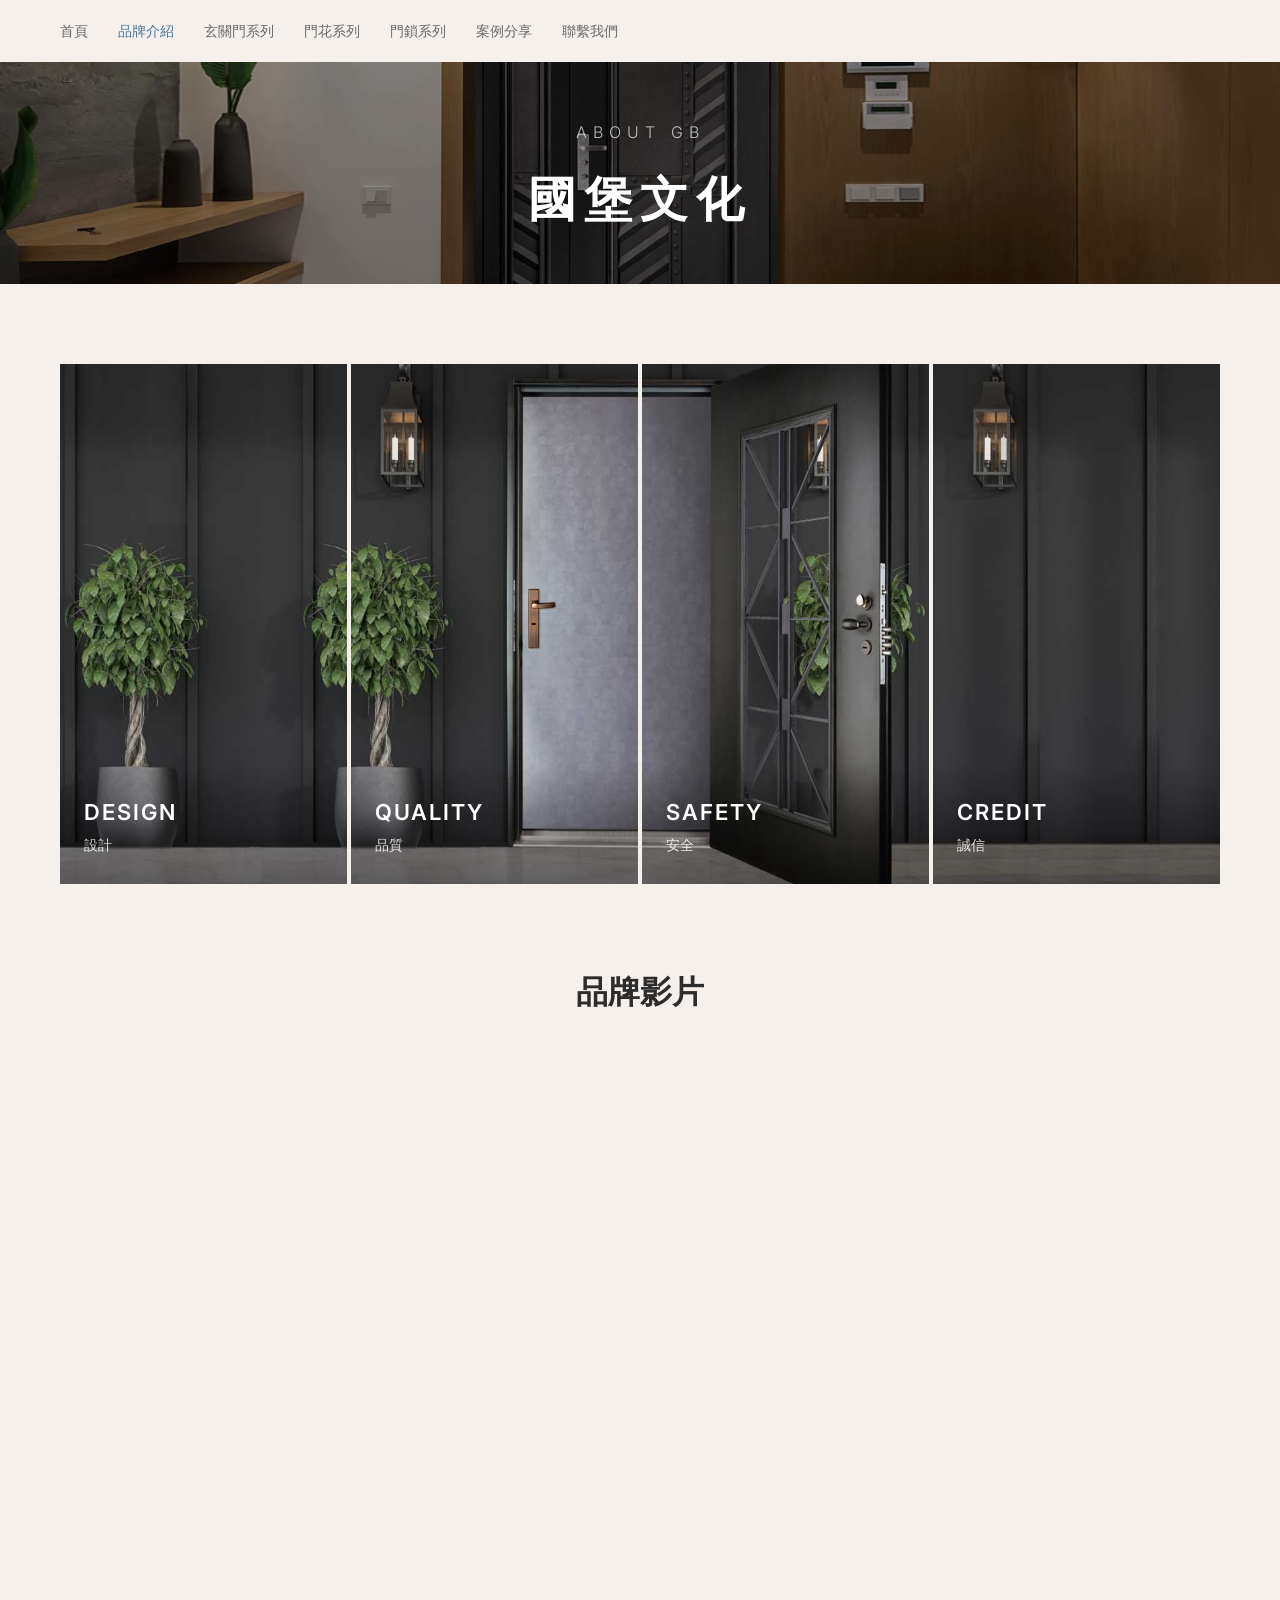
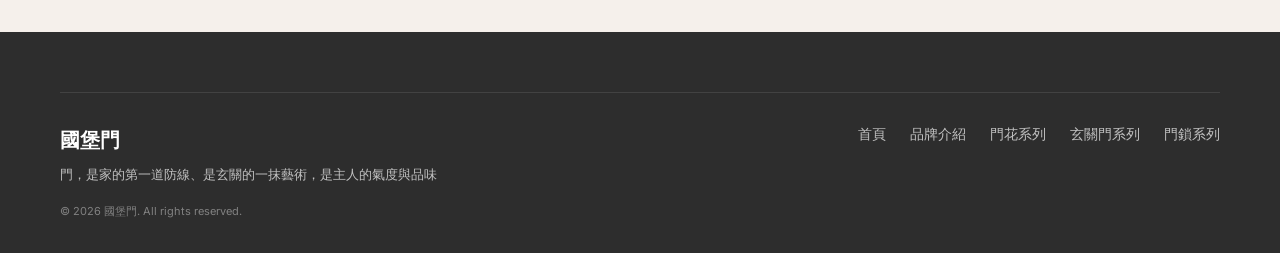
==== about.html @ d0353a56 "Initial commit" ====
<!DOCTYPE html>
<html lang="zh-TW">
<head>
  <meta charset="UTF-8">
  <meta name="viewport" content="width=device-width, initial-scale=1.0">
  <title>品牌介紹 - 國堡門</title>
  <link rel="stylesheet" href="style.css">
  <link rel="preconnect" href="https://fonts.googleapis.com">
  <link rel="preconnect" href="https://fonts.gstatic.com" crossorigin>
  <link href="https://fonts.googleapis.com/css2?family=Playfair+Display:wght@400;500;600;700&family=Inter:wght@300;400;500;600&display=swap" rel="stylesheet">
</head>
<body>

  <!-- Navigation -->
  <div class="nav-overlay" onclick="toggleMenu()"></div>
  <nav class="navbar visible">
    <button class="hamburger" onclick="toggleMenu()">
      <span></span><span></span><span></span>
    </button>
    <div class="nav-left">
      <a href="index.html" class="nav-link">首頁</a>
      <a href="about.html" class="nav-link active">品牌介紹</a>
      <a href="entrance-door.html" class="nav-link">玄關門系列</a>
      <a href="door-flower.html" class="nav-link">門花系列</a>
      <a href="door-lock.html" class="nav-link">門鎖系列</a>
      <a href="cases.html" class="nav-link">案例分享</a>
      <a href="contact.html" class="nav-link">聯繫我們</a>
    </div>
  </nav>

  <!-- Brand Hero -->
  <section class="brand-hero" style="background-image: url('assets/silde/4.jpg');">
    <span class="brand-hero-en">About GB</span>
    <h1>國堡文化</h1>
  </section>

  <!-- Brand Values -->
  <section class="brand-values" id="about">
    <div class="values-grid">
      <div class="value-card" data-idx="0" style="background-image: url('assets/hero-bg.jpg'); background-position: 0% center;">
        <div class="value-label">
          <span class="value-en">DESIGN</span>
          <span class="value-zh">設計</span>
        </div>
        <div class="value-overlay">
          <h3>Design 設計</h3>
          <p>融合藝術於生活之中，以細膩的審美眼光提供個人化專業設計，發揮創新精神打破傳統，搭配室內設計使您的家門成為城市的新一道風景線。</p>
        </div>
      </div>
      <div class="value-card" data-idx="1" style="background-image: url('assets/hero-bg.jpg'); background-position: 33% center;">
        <div class="value-label">
          <span class="value-en">QUALITY</span>
          <span class="value-zh">品質</span>
        </div>
        <div class="value-overlay">
          <h3>Quality 品質</h3>
          <p>國家級品質認證保護，通過 ISO9001 國際品質認證，秉持安全、防爆、耐震的嚴格要求。多年業界累積的口碑，讓您看得見我們持續用心的品質堅持。</p>
        </div>
      </div>
      <div class="value-card" data-idx="2" style="background-image: url('assets/hero-bg.jpg'); background-position: 66% center;">
        <div class="value-label">
          <span class="value-en">SAFETY</span>
          <span class="value-zh">安全</span>
        </div>
        <div class="value-overlay">
          <h3>Safety 安全</h3>
          <p>每一道門都有國堡門品質保證的防偽標章。無論設計結構、品質密度或附加配件，兼顧環保概念，讓每一位客戶居家安心放心。</p>
        </div>
      </div>
      <div class="value-card" data-idx="3" style="background-image: url('assets/hero-bg.jpg'); background-position: 100% center;">
        <div class="value-label">
          <span class="value-en">CREDIT</span>
          <span class="value-zh">誠信</span>
        </div>
        <div class="value-overlay">
          <h3>Credit 誠信</h3>
          <p>堅持台灣本土精神製作，以雋永質感創造平實價格。承諾以客戶優先的服務精神，國堡門不只是品牌，更是重視消費道德、對消費者負責的名牌。</p>
        </div>
      </div>
    </div>
  </section>

  <script>
    // Mobile: toggle overlay on tap
    if ('ontouchstart' in window) {
      document.querySelectorAll('.value-card').forEach(card => {
        card.addEventListener('click', () => {
          const isActive = card.classList.contains('active');
          document.querySelectorAll('.value-card').forEach(c => c.classList.remove('active'));
          if (!isActive) card.classList.add('active');
        });
      });
    }
  </script>

  <!-- Video Section -->
  <section class="brand-video-section">
    <h2 class="section-title">品牌影片</h2>
    <div class="brand-video">
      <iframe src="https://www.youtube.com/embed/RuXhSym9xho" title="國堡門介紹影片" frameborder="0" allow="accelerometer; autoplay; clipboard-write; encrypted-media; gyroscope; picture-in-picture" allowfullscreen></iframe>
    </div>
  </section>

  <!-- Footer -->
  <footer class="footer">
    <div class="footer-bottom">
      <div class="footer-left">
        <h4>國堡門</h4>
        <p>門，是家的第一道防線、是玄關的一抹藝術，是主人的氣度與品味</p>
        <span class="footer-copy">&copy; 2026 國堡門. All rights reserved.</span>
      </div>
      <div class="footer-right">
        <a href="index.html">首頁</a>
        <a href="about.html">品牌介紹</a>
        <a href="door-flower.html">門花系列</a>
        <a href="entrance-door.html">玄關門系列</a>
        <a href="door-lock.html">門鎖系列</a>
      </div>
    </div>
  </footer>

  <script src="nav.js"></script>
  <button class="back-to-top" onclick="window.scrollTo({top:0,behavior:'smooth'})">
    <svg width="20" height="20" viewBox="0 0 24 24" fill="none" stroke="white" stroke-width="2.5" stroke-linecap="round" stroke-linejoin="round"><polyline points="18 15 12 9 6 15"/></svg>
  </button>
  <script>
    const btt = document.querySelector('.back-to-top');
    window.addEventListener('scroll', () => {
      btt.classList.toggle('show', window.scrollY > 300);
    });
  </script>

</body>
</html>
---- style.css ----
/* ===== Reset & Base ===== */
*, *::before, *::after {
  margin: 0;
  padding: 0;
  box-sizing: border-box;
}

/* ===== Skeleton Shimmer ===== */
.skeleton {
  background: #e0e0e0;
  border-radius: 15px;
  position: relative;
  overflow: hidden;
}

.skeleton.shimmer::after {
  content: '';
  position: absolute;
  inset: 0;
  background: linear-gradient(90deg, transparent 0%, rgba(255,255,255,0.4) 50%, transparent 100%);
  animation: shimmer 1.5s infinite;
}

@keyframes shimmer {
  0% { transform: translateX(-100%); }
  100% { transform: translateX(100%); }
}

.tab-skeleton {
  display: inline-block;
  width: 100px;
  height: 44px;
  border-radius: 75px;
}

.thumb-skeleton {
  flex: 0 0 160px;
  width: 100%;
}

.detail-skeleton {
  position: absolute;
  inset: 0;
  z-index: 1;
}

/* Hide skeletons once JS has loaded */
.loaded .skeleton {
  display: none !important;
}

:root {
  --brown: #4d769c;
  --brown-light: #6a93b8;
  --brown-dark: #3b5f80;
  --cream: #f5f0eb;
  --cream-dark: #ede5dc;
  --text-dark: #2d2d2d;
  --text-gray: #6b6b6b;
  --white: #ffffff;
}

body {
  font-family: 'Inter', sans-serif;
  color: var(--text-dark);
  background-color: var(--cream);
  line-height: 1.6;
}

h1, h2, h3, h4 {
  font-family: 'Playfair Display', serif;
  font-weight: 600;
}

img {
  max-width: 100%;
  display: block;
}

a {
  text-decoration: none;
  color: inherit;
}

/* ===== Back to Top ===== */
.back-to-top {
  position: fixed;
  bottom: 30px;
  right: 30px;
  width: 48px;
  height: 48px;
  border-radius: 50%;
  background: var(--brown);
  color: var(--white);
  border: none;
  cursor: pointer;
  display: flex;
  align-items: center;
  justify-content: center;
  z-index: 999;
  opacity: 0;
  transform: translateY(20px);
  transition: opacity 0.3s, transform 0.3s, background 0.3s;
  pointer-events: none;
  box-shadow: 0 4px 12px rgba(0, 0, 0, 0.15);
}

.back-to-top.show {
  opacity: 1;
  transform: translateY(0);
  pointer-events: auto;
}

.back-to-top:hover {
  background: var(--brown-dark);
}

/* ===== Navbar ===== */
.navbar {
  display: flex;
  justify-content: space-between;
  align-items: center;
  padding: 20px 60px;
  background: var(--cream);
  position: fixed;
  top: 0;
  left: 0;
  right: 0;
  z-index: 1000;
  transition: box-shadow 0.4s ease;
}

/* Hamburger - hidden on desktop */
.hamburger {
  display: none;
  background: none;
  border: none;
  cursor: pointer;
  flex-direction: column;
  gap: 5px;
  padding: 4px;
  z-index: 10;
}

/* Mobile overlay backdrop */
.nav-overlay {
  display: none;
  position: fixed;
  inset: 0;
  background: rgba(0, 0, 0, 0.5);
  z-index: 999;
}

.nav-overlay.show {
  display: block;
}

.hamburger span {
  display: block;
  width: 24px;
  height: 2px;
  background: var(--text-dark);
  border-radius: 2px;
  transition: transform 0.3s, opacity 0.3s;
}

.navbar.open .hamburger span:nth-child(1) {
  transform: translateY(7px) rotate(45deg);
}

.navbar.open .hamburger span:nth-child(2) {
  opacity: 0;
}

.navbar.open .hamburger span:nth-child(3) {
  transform: translateY(-7px) rotate(-45deg);
}

.nav-left {
  display: flex;
  gap: 30px;
}

.nav-link {
  font-size: 14px;
  font-weight: 400;
  color: var(--text-gray);
  transition: color 0.3s;
}

.nav-link:hover,
.nav-link.active {
  color: var(--brown);
}

.nav-right {
  display: flex;
  align-items: center;
  gap: 20px;
}

.phone-link {
  display: flex;
  align-items: center;
  gap: 8px;
  font-size: 14px;
  color: var(--text-dark);
}

.btn-consultation {
  background: var(--brown);
  color: var(--white);
  padding: 10px 24px;
  border-radius: 25px;
  font-size: 13px;
  font-weight: 500;
  transition: background 0.3s;
}

.btn-consultation:hover {
  background: var(--brown-dark);
}

/* ===== Hero ===== */
.hero {
  padding: 0;
}

.hero-image {
  position: relative;
  overflow: hidden;
  height: 100vh;
  border-radius: 0;
}

.hero-track {
  display: flex;
  width: 100%;
  height: 100%;
  transition: transform 0.6s ease;
}

.hero-slide {
  flex: 0 0 100%;
  width: 100%;
  height: 100%;
}

.hero-slide img {
  width: 100%;
  height: 100%;
  object-fit: cover;
}

/* Arrows */
.hero-arrow {
  position: absolute;
  top: 50%;
  transform: translateY(-50%);
  z-index: 5;
  background: rgba(0, 0, 0, 0.35);
  color: white;
  border: none;
  font-size: 24px;
  width: 48px;
  height: 48px;
  border-radius: 50%;
  cursor: pointer;
  transition: background 0.3s;
  display: flex;
  align-items: center;
  justify-content: center;
}

.hero-arrow:hover {
  background: rgba(0, 0, 0, 0.6);
}

.hero-prev {
  left: 24px;
}

.hero-next {
  right: 24px;
}

/* Dots */
.hero-dots {
  position: absolute;
  bottom: 24px;
  left: 50%;
  transform: translateX(-50%);
  z-index: 5;
  display: flex;
  gap: 10px;
}

.hero-dot {
  width: 6px;
  height: 6px;
  border-radius: 50%;
  background: rgba(255, 255, 255, 0.4);
  border: none;
  cursor: pointer;
  transition: background 0.3s, width 0.3s;
  padding: 0;
}

.hero-dot.active {
  background: white;
  width: 20px;
  border-radius: 3px;
}

.hero-overlay {
  position: absolute;
  inset: 0;
  display: flex;
  flex-direction: column;
  align-items: center;
  justify-content: center;
  text-align: center;
  color: var(--white);
}

.hero-en {
  font-family: 'Inter', sans-serif;
  font-size: 24px;
  font-weight: 300;
  letter-spacing: 16px;
  text-transform: uppercase;
  margin-bottom: 12px;
}

.hero-zh {
  font-family: 'Playfair Display', serif;
  font-size: 72px;
  font-weight: 600;
  letter-spacing: 20px;
  margin-bottom: 20px;
  text-shadow: 0 2px 20px rgba(0, 0, 0, 0.3);
}

.hero-slogan {
  font-size: 18px;
  font-weight: 300;
  letter-spacing: 4px;
  opacity: 0.85;
}


/* ===== Brand ===== */
.brand-hero {
  background: #333;
  background-size: cover;
  background-position: center;
  color: var(--white);
  text-align: center;
  padding: 120px 60px 50px;
  position: relative;
}

.brand-hero::before {
  content: '';
  position: absolute;
  inset: 0;
  background: rgba(0, 0, 0, 0.45);
}

.brand-hero > * {
  position: relative;
  z-index: 1;
}

.brand-hero-en {
  display: block;
  font-family: 'Inter', sans-serif;
  font-size: 16px;
  font-weight: 300;
  letter-spacing: 6px;
  text-transform: uppercase;
  opacity: 0.7;
  margin-bottom: 12px;
}

.brand-hero h1 {
  font-size: 48px;
  letter-spacing: 8px;
}

.brand-values {
  padding: 80px 60px;
}

.values-grid {
  display: grid;
  grid-template-columns: repeat(4, 1fr);
  gap: 4px;
  max-width: 1200px;
  margin: 0 auto;
}

.value-card {
  position: relative;
  height: 520px;
  overflow: hidden;
  cursor: pointer;
  background-size: 400% 100%;
  background-repeat: no-repeat;
}

.value-card img {
  width: 100%;
  height: 100%;
  object-fit: cover;
  transition: transform 0.5s, opacity 0.5s;
}

.value-label {
  position: absolute;
  bottom: 0;
  left: 0;
  right: 0;
  padding: 32px 24px 28px;
  display: flex;
  flex-direction: column;
  gap: 4px;
  transition: opacity 0.3s;
  background: linear-gradient(to top, rgba(0,0,0,0.5) 0%, rgba(0,0,0,0) 100%);
  z-index: 2;
}

.value-en {
  font-family: 'Inter', sans-serif;
  font-size: 22px;
  font-weight: 600;
  color: #fff;
  letter-spacing: 2px;
}

.value-zh {
  font-size: 14px;
  color: rgba(255,255,255,0.85);
  font-weight: 400;
}

.value-overlay {
  position: absolute;
  inset: 0;
  background: rgba(255, 255, 255, 0.95);
  display: flex;
  flex-direction: column;
  justify-content: center;
  padding: 32px 28px;
  opacity: 0;
  transition: opacity 0.4s;
  z-index: 3;
}

.value-card:hover .value-overlay,
.value-card.active .value-overlay {
  opacity: 1;
}

.value-card::after {
  content: '';
  position: absolute;
  inset: 0;
  background: rgba(255,255,255,0.7);
  opacity: 0;
  transition: opacity 0.5s;
}

.value-card:hover::after,
.value-card.active::after {
  opacity: 1;
}

.value-card:hover img,
.value-card.active img {
  transform: scale(1.05);
  opacity: 0.3;
}

.value-card:hover .value-label,
.value-card.active .value-label {
  opacity: 0;
}

.value-overlay h3 {
  font-family: 'Inter', sans-serif;
  font-size: 18px;
  font-weight: 600;
  color: var(--brown-dark);
  margin-bottom: 16px;
}

.value-overlay p {
  font-size: 14px;
  color: #555;
  line-height: 1.9;
}

.brand-video-section {
  padding: 0 60px 80px;
}

.brand-video-section .section-title {
  margin-bottom: 30px;
}

.brand-video {
  max-width: 900px;
  margin: 0 auto;
  border-radius: 16px;
  overflow: hidden;
  aspect-ratio: 16 / 9;
}

.brand-video iframe {
  width: 100%;
  height: 100%;
}

@media (max-width: 1024px) {
  .values-grid {
    grid-template-columns: repeat(3, 1fr);
  }

  .value-card {
    height: 420px;
  }
}

@media (max-width: 768px) {
  .brand-values {
    padding: 40px 16px;
  }

  .values-grid {
    grid-template-columns: repeat(2, 1fr);
    gap: 3px;
  }

  .value-card {
    height: 360px;
  }

  .value-en {
    font-size: 18px;
  }

  .value-overlay {
    padding: 24px 20px;
  }

  .value-overlay p {
    font-size: 13px;
  }
}

@media (max-width: 480px) {
  .values-grid {
    grid-template-columns: 1fr;
    gap: 3px;
  }

  .value-card {
    height: 300px;
  }
}

/* ===== Product Pages ===== */
.product-hero {
  background: #333;
  background-size: cover;
  background-position: center;
  color: var(--white);
  text-align: center;
  padding: 120px 60px 50px;
  position: relative;
}

.product-hero::before {
  content: '';
  position: absolute;
  inset: 0;
  background: rgba(0, 0, 0, 0.45);
}

.product-hero > * {
  position: relative;
  z-index: 1;
}

.product-hero-sub {
  display: block;
  font-family: 'Inter', sans-serif;
  font-size: 14px;
  font-weight: 300;
  letter-spacing: 4px;
  opacity: 0.7;
  margin-bottom: 12px;
}

.product-hero h1 {
  font-size: 48px;
  letter-spacing: 8px;
  margin-bottom: 16px;
}

.product-hero p {
  font-size: 16px;
  opacity: 0.8;
}

.product-gallery {
  padding: 80px 60px;
}

.gallery-grid {
  display: grid;
  grid-template-columns: repeat(3, 1fr);
  gap: 24px;
}

.gallery-item {
  text-align: center;
  position: relative;
}

.hot-badge {
  position: absolute;
  top: 12px;
  right: 12px;
  color: #fff;
  font-family: 'Inter', sans-serif;
  font-size: 12px;
  font-weight: 600;
  padding: 6px 12px;
  border-radius: 20px;
  z-index: 2;
  backdrop-filter: blur(6px);
  display: flex;
  align-items: center;
  gap: 2px;
}

.hot-badge-1 {
  background: linear-gradient(135deg, #d4a017, #f5c842);
  color: #4a3000;
  box-shadow: 0 2px 8px rgba(212, 160, 23, 0.4);
  top: 16px;
  font-size: 13px;
  padding: 7px 14px;
}

.hot-badge-2 {
  background: linear-gradient(135deg, #8a8a8a, #c0c0c0);
  color: #2a2a2a;
  box-shadow: 0 2px 8px rgba(150, 150, 150, 0.4);
  top: 12px;
}

.hot-badge-3 {
  background: linear-gradient(135deg, #a0522d, #cd7f32);
  color: #fff;
  box-shadow: 0 2px 8px rgba(160, 82, 45, 0.4);
  top: 12px;
}

/* ===== Podium Section ===== */
.podium-section {
  padding: 60px 60px 20px;
  text-align: center;
}

.podium-tagline {
  font-size: 14px;
  color: #888;
  margin-bottom: 40px;
}

.podium-grid {
  display: grid;
  grid-template-columns: 1fr 1.2fr 1fr;
  gap: 30px;
  max-width: 1200px;
  margin: 0 auto;
  align-items: end;
}

.podium-card {
  text-align: center;
  cursor: pointer;
  transition: transform 0.3s;
}

.podium-card:hover {
  transform: translateY(-6px);
}

.podium-stand {
  margin-top: 16px;
  display: flex;
  flex-direction: column;
  align-items: center;
  justify-content: center;
  border-radius: 6px 6px 0 0;
  font-family: 'Inter', sans-serif;
  gap: 4px;
}

.podium-stand-label {
  font-size: 12px;
  opacity: 0.7;
}

.podium-stand-num {
  font-size: 20px;
  font-weight: 700;
  color: #fff;
  letter-spacing: 0.5px;
}

.podium-stand-gold {
  background: linear-gradient(180deg, #f5c842, #d4a017);
  color: #4a3000;
}

.podium-stand-silver {
  background: linear-gradient(180deg, #c0c0c0, #8a8a8a);
  color: #2a2a2a;
}

.podium-stand-bronze {
  background: linear-gradient(180deg, #cd7f32, #a0522d);
  color: #fff;
}

.podium-crown {
  position: absolute;
  top: -18px;
  right: -14px;
  width: 52px;
  height: 52px;
  transform: rotate(25deg);
  z-index: 3;
  pointer-events: none;
  filter: drop-shadow(0 2px 4px rgba(0,0,0,0.2));
}

.podium-img {
  border-radius: 12px;
  overflow: hidden;
  margin-bottom: 12px;
}

.podium-img img {
  width: 100%;
  height: 100%;
  object-fit: cover;
  display: block;
}

.podium-card h3 {
  font-family: 'Inter', sans-serif;
  font-size: 14px;
  font-weight: 500;
  color: var(--text-gray);
  margin-bottom: 6px;
}

.podium-sales {
  font-size: 12px;
  color: #999;
  font-weight: 500;
}

/* Gold: center, tallest */
.podium-gold .podium-img {
  height: 480px;
}

.podium-gold .podium-sales {
  color: #b8860b;
  font-weight: 600;
  font-size: 13px;
}

/* Silver: left, medium */
.podium-silver .podium-img {
  height: 380px;
}

.podium-silver .podium-sales {
  color: #777;
}

/* Bronze: right, shortest */
.podium-bronze .podium-img {
  height: 330px;
}

.podium-bronze .podium-sales {
  color: #a0522d;
}

@media (max-width: 768px) {
  .podium-section {
    padding: 40px 20px 10px;
  }

  .podium-grid {
    gap: 14px;
  }

  .podium-gold .podium-img { height: 240px; }
  .podium-silver .podium-img { height: 190px; }
  .podium-bronze .podium-img { height: 160px; }
  .podium-stand-label { font-size: 10px; }
  .podium-stand-num { font-size: 14px; }
}

.gallery-img {
  border-radius: 12px;
  overflow: hidden;
  height: 400px;
  margin-bottom: 12px;
}

.gallery-img img {
  width: 100%;
  height: 100%;
  object-fit: cover;
  transition: transform 0.4s;
}

.gallery-item:hover .gallery-img img {
  transform: scale(1.05);
}

.gallery-item h3 {
  font-family: 'Inter', sans-serif;
  font-size: 14px;
  font-weight: 500;
  color: var(--text-gray);
}

.other-series {
  padding: 0 60px 80px;
}

.other-series .section-title {
  margin-bottom: 30px;
}

.other-series-grid {
  display: flex;
  gap: 24px;
  justify-content: center;
}

.other-series-card {
  position: relative;
  border-radius: 12px;
  overflow: hidden;
  width: 300px;
  height: 200px;
  display: block;
}

.other-series-card img {
  width: 100%;
  height: 100%;
  object-fit: cover;
  transition: transform 0.4s;
}

.other-series-card:hover img {
  transform: scale(1.05);
}

.other-series-card span {
  position: absolute;
  bottom: 16px;
  right: 16px;
  color: var(--white);
  font-size: 16px;
  font-weight: 600;
  text-shadow: 0 1px 6px rgba(0, 0, 0, 0.5);
}

@media (max-width: 1024px) {
  .gallery-grid {
    grid-template-columns: repeat(2, 1fr);
  }
}

@media (max-width: 768px) {
  .product-hero {
    padding: 120px 20px 60px;
  }

  .product-hero h1 {
    font-size: 32px;
  }

  .product-gallery {
    padding: 40px 20px;
  }

  .gallery-grid {
    grid-template-columns: repeat(2, 1fr);
    gap: 16px;
  }

  .gallery-img {
    height: 250px;
  }

  .other-series {
    padding: 0 20px 40px;
  }

  .other-series-grid {
    flex-direction: column;
    align-items: center;
  }

  .other-series-card {
    width: 100%;
    height: 180px;
  }
}

/* ===== Section Common ===== */
.section-title {
  font-size: 32px;
  text-align: center;
  margin-bottom: 10px;
}

.section-subtitle {
  text-align: center;
  color: var(--text-gray);
  font-size: 14px;
  margin-bottom: 40px;
}

/* ===== Features ===== */
.features {
  padding: 60px 60px;
  text-align: center;
}

.features-grid {
  display: flex;
  justify-content: center;
  gap: 60px;
  margin-top: 40px;
}

.feature-item {
  text-align: center;
  max-width: 220px;
}

.feature-icon {
  width: 64px;
  height: 64px;
  margin: 0 auto 16px;
  display: flex;
  align-items: center;
  justify-content: center;
}

.feature-item h3 {
  font-family: 'Inter', sans-serif;
  font-size: 16px;
  font-weight: 600;
  margin-bottom: 8px;
}

.feature-item p {
  font-size: 13px;
  color: var(--text-gray);
}

/* ===== Products ===== */

/* Tall wrapper — each product gets 100vh of scroll distance */
.products-scroll {
  height: 300vh; /* 3 products × 100vh */
  position: relative;
}

/* Sticky fullscreen container */
.products-sticky {
  position: sticky;
  top: 0;
  height: 100vh;
  display: flex;
  flex-direction: column;
  background: var(--cream);
  overflow: hidden;
}

/* Top pill tabs */
.products-tabs {
  display: flex;
  gap: 12px;
  padding: 80px 40px 16px; /* top padding accounts for fixed navbar */
  overflow-x: auto;
  scrollbar-width: none;
  flex-shrink: 0;
}

.products-tabs::-webkit-scrollbar {
  display: none;
}

.product-tab {
  padding: 12px 28px;
  border-radius: 75px;
  border: 1px solid var(--text-dark);
  background: none;
  cursor: pointer;
  font-size: 14px;
  font-weight: 500;
  color: var(--text-dark);
  white-space: nowrap;
  transition: background 0.3s, color 0.3s, border-color 0.3s;
}

.product-tab.active {
  background: var(--brown);
  color: var(--white);
  border-color: var(--brown);
}

.product-tab:hover:not(.active) {
  border-color: var(--brown);
  color: var(--brown);
}

/* Main body: sidebar + detail */
.products-body {
  display: flex;
  gap: 20px;
  flex: 1;
  padding: 0 40px 40px;
  min-height: 0;
  overflow: hidden;
}

.products-sidebar {
  flex: 0 0 220px;
  display: flex;
  flex-direction: column;
  gap: 14px;
  overflow-y: auto;
  scrollbar-width: thin;
  scrollbar-color: rgba(0,0,0,0.3) transparent;
  transition: opacity 0.2s;
}

.products-sidebar::-webkit-scrollbar {
  width: 2px;
}

.products-sidebar::-webkit-scrollbar-track {
  background: transparent;
}

.products-sidebar::-webkit-scrollbar-thumb {
  background: rgba(0,0,0,0.3);
  border-radius: 4px;
}

.sidebar-group {
  display: none;
  flex-direction: column;
  gap: 14px;
  min-height: 0;
}

.sidebar-group.active {
  display: flex;
}

.sidebar-thumb {
  position: relative;
  display: block;
  border-radius: 15px;
  overflow: hidden;
  flex: 0 0 160px;
  opacity: 0.45;
  transition: opacity 0.5s, transform 0.3s;
  text-decoration: none;
  border: none;
  background: none;
  cursor: pointer;
  padding: 0;
}

.sidebar-thumb.active {
  opacity: 1;
}

.sidebar-thumb:hover {
  opacity: 0.75;
}

.sidebar-thumb img {
  width: 100%;
  height: 100%;
  object-fit: cover;
  display: block;
}

.sidebar-thumb span {
  position: absolute;
  bottom: 12px;
  left: 12px;
  color: var(--white);
  font-size: 14px;
  font-weight: 600;
  text-shadow: 0 1px 6px rgba(0, 0, 0, 0.6);
  letter-spacing: 1px;
}

/* Right detail area */
.products-detail {
  flex: 1;
  position: relative;
  border-radius: 15px;
  overflow: hidden;
  transition: opacity 0.2s;
  cursor: pointer;
}

.products-detail > img {
  width: 100%;
  height: 100%;
  object-fit: cover;
  display: block;
  transition: opacity 0.4s;
}

.detail-overlay {
  position: absolute;
  bottom: 0;
  left: 0;
  right: 0;
  padding: 40px 30px 30px;
  background: linear-gradient(transparent, rgba(0,0,0,0.6));
  color: var(--white);
  border-radius: 0 0 15px 15px;
}

.detail-overlay h3 {
  font-size: 28px;
  margin-bottom: 8px;
}

.detail-overlay p {
  font-size: 15px;
  opacity: 0.85;
  margin-bottom: 12px;
}

.detail-link {
  font-size: 14px;
  font-weight: 500;
  letter-spacing: 1px;
  opacity: 0.9;
}

/* --- Mobile: card list --- */
.products-mobile {
  display: none;
  flex-direction: column;
  gap: 16px;
  padding: 40px 20px;
}

.mobile-product-card {
  position: relative;
  border: none;
  background: none;
  cursor: pointer;
  border-radius: 15px;
  overflow: hidden;
  height: 220px;
  padding: 0;
}

.mobile-product-card img {
  width: 100%;
  height: 100%;
  object-fit: cover;
  display: block;
}

.mobile-product-label {
  position: absolute;
  bottom: 16px;
  left: 16px;
  color: var(--white);
  font-size: 18px;
  font-weight: 600;
  text-shadow: 0 1px 8px rgba(0, 0, 0, 0.6);
  letter-spacing: 1px;
}

/* --- Mobile Modal --- */
.product-modal {
  display: none;
  position: fixed;
  inset: 0;
  z-index: 2000;
  align-items: flex-end;
  justify-content: center;
}

.product-modal.show {
  display: flex;
}

.product-modal-backdrop {
  position: absolute;
  inset: 0;
  background: rgba(0, 0, 0, 0.5);
}

.product-modal-content {
  position: relative;
  background: var(--white);
  border-radius: 20px 20px 0 0;
  width: 100%;
  max-height: 85vh;
  overflow-y: auto;
  z-index: 1;
  animation: modalSlideUp 0.3s ease;
}

@keyframes modalSlideUp {
  from { transform: translateY(100%); }
  to { transform: translateY(0); }
}

.modal-close {
  position: absolute;
  top: 12px;
  right: 16px;
  background: rgba(0, 0, 0, 0.4);
  border: none;
  color: var(--white);
  font-size: 28px;
  width: 40px;
  height: 40px;
  border-radius: 50%;
  cursor: pointer;
  display: flex;
  align-items: center;
  justify-content: center;
  z-index: 2;
  line-height: 1;
}

.modal-img {
  width: 100%;
  height: 300px;
  object-fit: cover;
  display: block;
}

.modal-body {
  padding: 24px;
}

.modal-title {
  font-size: 22px;
  margin-bottom: 10px;
}

.modal-desc {
  font-size: 14px;
  color: var(--text-gray);
  line-height: 1.7;
  margin-bottom: 20px;
}

.modal-link {
  display: inline-block;
  background: var(--brown);
  color: var(--white);
  padding: 12px 28px;
  border-radius: 25px;
  font-size: 14px;
  font-weight: 500;
  transition: background 0.3s;
}

.modal-link:hover {
  background: var(--brown-dark);
}

/* ===== Product Detail Modal ===== */
.detail-modal {
  display: none;
  position: fixed;
  inset: 0;
  z-index: 9999;
  align-items: center;
  justify-content: center;
}

.detail-modal.show {
  display: flex;
}

.detail-modal-backdrop {
  position: absolute;
  inset: 0;
  background: rgba(0, 0, 0, 0.6);
  backdrop-filter: blur(4px);
}

.detail-modal-content {
  position: relative;
  background: var(--white);
  border-radius: 20px;
  width: 90%;
  max-width: 860px;
  max-height: 85vh;
  overflow-y: auto;
  z-index: 1;
  animation: detailModalIn 0.3s ease;
}

@keyframes detailModalIn {
  from { opacity: 0; transform: scale(0.95) translateY(20px); }
  to { opacity: 1; transform: scale(1) translateY(0); }
}

.detail-modal-close {
  position: absolute;
  top: 16px;
  right: 16px;
  background: rgba(0, 0, 0, 0.5);
  border: none;
  padding-top: 5.5px;
  color: var(--white);
  font-size: 28px;
  width: 44px;
  height: 44px;
  border-radius: 50%;
  cursor: pointer;
  display: flex;
  align-items: center;
  justify-content: center;
  z-index: 2;
  line-height: 1;
  transition: background 0.2s;
}

.detail-modal-close:hover {
  background: rgba(0, 0, 0, 0.7);
}

.detail-modal-header {
  display: flex;
  gap: 0;
}

.detail-modal-img {
  width: 45%;
  height: 320px;
  object-fit: cover;
  border-radius: 20px 0 0 0;
  flex-shrink: 0;
}

.detail-modal-info {
  flex: 1;
  padding: 40px 32px;
  display: flex;
  flex-direction: column;
  justify-content: center;
  background: #f8f7f5;
  border-radius: 0 20px 0 0;
}

.detail-modal-name {
  font-family: 'Inter', sans-serif;
  font-size: 24px;
  font-weight: 600;
  color: var(--brown-dark);
  margin-bottom: 16px;
}

.detail-modal-style {
  font-size: 14px;
  color: var(--text-gray);
  line-height: 1.8;
}

.detail-modal-body {
  padding: 32px;
}

.detail-modal-section {
  margin-bottom: 28px;
}

.detail-modal-section:last-child {
  margin-bottom: 0;
}

.detail-modal-section h3 {
  font-size: 16px;
  font-weight: 600;
  color: var(--brown-dark);
  margin-bottom: 12px;
  padding-bottom: 8px;
  border-bottom: 2px solid var(--brown-light);
  display: inline-block;
}

.detail-modal-section p {
  font-size: 14px;
  color: #555;
  line-height: 1.8;
}

.detail-modal-table-wrap {
  overflow-x: auto;
  border-radius: 10px;
  border: 1px solid #e5e2dd;
}

.detail-modal-table {
  width: 100%;
  border-collapse: collapse;
  font-size: 13px;
  white-space: nowrap;
}

.detail-modal-table thead th {
  background: var(--brown-dark);
  color: var(--white);
  padding: 12px 16px;
  text-align: left;
  font-weight: 500;
  font-size: 13px;
}

.detail-modal-table tbody td {
  padding: 10px 16px;
  border-bottom: 1px solid #eee;
  color: #444;
}

.detail-modal-table tbody tr:last-child td {
  border-bottom: none;
}

.detail-modal-table tbody tr:nth-child(even) {
  background: #faf9f7;
}

.detail-modal-table tbody tr:hover {
  background: #f0ede8;
}

.detail-modal-notes ul {
  list-style: none;
  padding: 0;
  margin: 0;
}

.detail-modal-notes li {
  font-size: 12px;
  color: #888;
  line-height: 1.8;
  padding-left: 16px;
  position: relative;
}

.detail-modal-notes li::before {
  content: '※';
  position: absolute;
  left: 0;
}

.detail-modal-md {
  font-size: 14px;
  color: #444;
  line-height: 1.8;
}

.detail-modal-md h2,
.detail-modal-md h3 {
  font-size: 16px;
  font-weight: 600;
  color: var(--brown-dark);
  margin-bottom: 8px;
}

.detail-modal-md p {
  margin-bottom: 12px;
}

.detail-modal-md ul,
.detail-modal-md ol {
  padding-left: 20px;
  margin-bottom: 12px;
}

.detail-modal-md strong {
  color: var(--brown-dark);
}

@media (max-width: 768px) {
  .detail-modal-content {
    width: 95%;
    max-height: 90vh;
    border-radius: 16px;
  }

  .detail-modal-header {
    flex-direction: column;
  }

  .detail-modal-img {
    width: 100%;
    height: 220px;
    border-radius: 16px 16px 0 0;
  }

  .detail-modal-info {
    padding: 24px 20px;
    border-radius: 0;
  }

  .detail-modal-name {
    font-size: 20px;
  }

  .detail-modal-body {
    padding: 20px;
  }

  .detail-modal-table {
    font-size: 12px;
  }

  .detail-modal-table thead th,
  .detail-modal-table tbody td {
    padding: 8px 10px;
  }
}

@media (max-width: 768px) {
  .products-scroll {
    display: none;
  }
  .products-mobile {
    display: flex;
  }
}

/* ===== Testimonial Featured ===== */
.testimonial-featured {
  padding: 60px;
}

.testimonial-featured-inner {
  background: var(--brown);
  border-radius: 20px;
  display: flex;
  overflow: hidden;
  min-height: 360px;
}

.testimonial-featured-image {
  flex: 0 0 320px;
  position: relative;
}

.testimonial-featured-image img {
  width: 100%;
  height: 100%;
  object-fit: cover;
}

.testimonial-featured-content {
  flex: 1;
  padding: 50px 50px;
  color: var(--white);
  display: flex;
  flex-direction: column;
  justify-content: center;
}

.testimonial-featured-content h3 {
  font-size: 24px;
  margin-bottom: 20px;
}

.quote-icon {
  font-size: 48px;
  font-family: 'Playfair Display', serif;
  line-height: 1;
  margin-bottom: 10px;
  opacity: 0.6;
}

.testimonial-author-name {
  font-weight: 600;
  font-size: 16px;
  color: var(--brown-light);
}

.testimonial-author-role {
  font-size: 13px;
  opacity: 0.7;
  margin-bottom: 16px;
}

.testimonial-featured-content p {
  font-size: 14px;
  line-height: 1.7;
  opacity: 0.9;
}

/* ===== Customer Feedback ===== */
.feedback {
  padding: 40px 60px 80px;
}

.feedback-header {
  display: flex;
  justify-content: space-between;
  align-items: flex-start;
  margin-bottom: 40px;
}

.feedback-header .section-title {
  text-align: left;
}

.feedback-stats {
  display: flex;
  gap: 40px;
}

.stat {
  text-align: center;
}

.stat-number {
  display: block;
  font-family: 'Playfair Display', serif;
  font-size: 28px;
  font-weight: 700;
}

.stat-label {
  font-size: 12px;
  color: var(--text-gray);
}

.stars {
  color: #f5a623;
  font-size: 14px;
  margin-top: 2px;
}

.feedback-grid {
  display: grid;
  grid-template-columns: repeat(3, 1fr);
  gap: 24px;
}

.feedback-card {
  background: var(--white);
  border-radius: 16px;
  padding: 30px;
}

.quote-mark {
  font-size: 40px;
  font-family: 'Playfair Display', serif;
  color: var(--brown);
  line-height: 1;
  margin-bottom: 12px;
}

.feedback-author {
  display: flex;
  align-items: center;
  gap: 12px;
  margin-bottom: 16px;
}

.feedback-author img {
  width: 44px;
  height: 44px;
  border-radius: 50%;
  object-fit: cover;
}

.feedback-author strong {
  display: block;
  font-size: 14px;
  color: var(--brown);
}

.feedback-author span {
  font-size: 12px;
  color: var(--text-gray);
}

.feedback-card p {
  font-size: 13px;
  color: var(--text-gray);
  line-height: 1.7;
}

/* ===== Side Enclosures ===== */
.enclosures {
  position: relative;
  overflow: hidden;
  padding: 0;
  height: 650px;
}

.enclosures-mosaic {
  position: absolute;
  top: 0;
  left: 0;
  width: 100%;
  height: 100%;
}

.mosaic-grid {
  display: grid;
  grid-template-columns: repeat(4, 1fr);
  grid-template-rows: repeat(4, 1fr);
  gap: 12px;
  transform: rotate(19deg);
  transform-origin: center center;
  position: absolute;
  top: -8%;
  left: 15%;
  width: 100%;
  height: 160%;
}

.enclosure-img {
  border-radius: 15px;
  overflow: hidden;
  min-height: 0;
}

.enclosure-img img {
  width: 100%;
  height: 100%;
  object-fit: cover;
  transition: transform 0.4s;
}

.enclosure-img:hover img {
  transform: scale(1.05);
}

.enclosures-overlay {
  display: none;
}

.enclosures-text {
  position: absolute;
  left: 0;
  top: 0;
  bottom: 0;
  z-index: 3;
  padding: 40px 60px;
  max-width: 500px;
  display: flex;
  flex-direction: column;
  justify-content: center;
  background: linear-gradient(to right, rgba(255,255,255,0.95) 0%, rgba(255,255,255,0.75) 65%, rgba(255,255,255,0) 100%);
}

.enclosures-text .section-title {
  text-align: left;
  margin-bottom: 16px;
}

.enclosures-text .section-subtitle {
  text-align: left;
  max-width: 320px;
  margin: 0;
  color: var(--text-gray);
  line-height: 1.8;
}

.enclosures-more {
  display: inline-block;
  margin-top: 10px;
  font-size: 12px;
  font-weight: 500;
  color: var(--brown);
  letter-spacing: 1px;
  transition: transform 0.3s;
}

.enclosures-text:hover .enclosures-more {
  transform: translateX(6px);
}

a.enclosures-text {
  text-decoration: none;
  color: inherit;
  cursor: pointer;
}

/* Tablet */
@media (max-width: 1024px) {
  .enclosures {
    height: 550px;
  }

  .mosaic-grid {
    left: 5%;
    width: 110%;
  }

  .enclosures-text {
    padding: 30px 40px;
  }
}

/* Mobile */
@media (max-width: 600px) {
  .enclosures {
    height: 450px;
  }

  .mosaic-grid {
    grid-template-columns: repeat(3, 1fr);
    left: -5%;
    width: 120%;
  }

  .enclosures-text {
    padding: 24px 20px;
    max-width: 280px;
  }

  .enclosure-img {
    border-radius: 10px;
  }
}

/* ===== Cases Page ===== */
.cases-stats {
  display: flex;
  justify-content: center;
  gap: 60px;
  padding: 50px 40px;
  background: var(--cream);
}

.cases-stat {
  text-align: center;
}

.cases-stat-num {
  display: block;
  font-family: 'Playfair Display', serif;
  font-size: 36px;
  font-weight: 700;
  color: var(--brown);
}

.cases-stat-label {
  font-size: 14px;
  color: var(--text-gray);
  margin-top: 4px;
}

.cases-section {
  padding: 60px;
}

.cases-filters {
  display: flex;
  justify-content: center;
  gap: 12px;
  margin-bottom: 40px;
}

.cases-filter {
  padding: 10px 28px;
  border: 1px solid #ddd;
  border-radius: 50px;
  background: none;
  font-size: 14px;
  cursor: pointer;
  transition: all 0.3s;
  color: var(--text-gray);
}

.cases-filter.active,
.cases-filter:hover {
  background: var(--brown);
  color: white;
  border-color: var(--brown);
}

.cases-grid {
  display: grid;
  grid-template-columns: repeat(3, 1fr);
  gap: 28px;
}

.case-card {
  border-radius: 16px;
  overflow: hidden;
  background: white;
  box-shadow: 0 2px 16px rgba(0,0,0,0.06);
  transition: transform 0.3s, box-shadow 0.3s;
  animation: fadeUp 0.4s ease forwards;
}

@keyframes fadeUp {
  from { opacity: 0; transform: translateY(20px); }
  to { opacity: 1; transform: translateY(0); }
}

.case-card:hover {
  transform: translateY(-6px);
  box-shadow: 0 8px 30px rgba(0,0,0,0.12);
}

.case-img {
  position: relative;
  height: 240px;
  overflow: hidden;
}

.case-img img {
  width: 100%;
  height: 100%;
  object-fit: cover;
  transition: transform 0.4s;
}

.case-card:hover .case-img img {
  transform: scale(1.05);
}

.case-tag {
  position: absolute;
  top: 14px;
  left: 14px;
  background: var(--brown);
  color: white;
  font-size: 12px;
  padding: 4px 14px;
  border-radius: 20px;
}

.case-info {
  padding: 20px 24px 24px;
}

.case-info h3 {
  font-size: 18px;
  margin-bottom: 8px;
  color: var(--text-dark);
}

.case-info p {
  font-size: 14px;
  color: var(--text-gray);
  line-height: 1.7;
  margin-bottom: 12px;
}

.case-meta {
  display: flex;
  justify-content: space-between;
  font-size: 12px;
  color: #aaa;
}

/* Lightbox */
.case-lightbox {
  position: fixed;
  inset: 0;
  background: rgba(0,0,0,0.85);
  z-index: 9999;
  display: flex;
  align-items: center;
  justify-content: center;
  opacity: 0;
  transition: opacity 0.3s;
}

.case-lightbox.show {
  opacity: 1;
}

.case-lightbox img {
  max-width: 90%;
  max-height: 85vh;
  border-radius: 12px;
  object-fit: contain;
}

.case-lightbox button {
  position: absolute;
  top: 24px;
  right: 32px;
  background: none;
  border: none;
  color: white;
  font-size: 40px;
  cursor: pointer;
}

/* Data Section */
.cases-data {
  padding: 60px;
  background: var(--cream);
}

.charts-grid {
  display: grid;
  grid-template-columns: 1fr 3fr;
  gap: 32px;
  margin-top: 40px;
  align-items: stretch;
}

.chart-card {
  background: white;
  border-radius: 16px;
  padding: 32px;
  box-shadow: 0 2px 12px rgba(0,0,0,0.05);
  display: flex;
  flex-direction: column;
}

.chart-card canvas {
  min-height: 0;
}

.chart-card:first-child {
  justify-content: center;
  align-items: center;
}

.chart-card:first-child canvas {
  max-width: 100%;
  aspect-ratio: 1;
}

.chart-card h3 {
  font-size: 16px;
  color: var(--text-dark);
  margin-bottom: 20px;
  text-align: center;
}

/* CTA */
.cases-cta {
  padding: 80px 60px;
  text-align: center;
  background: var(--brown);
  color: white;
}

.cases-cta h2 {
  font-size: 32px;
  margin-bottom: 16px;
}

.cases-cta p {
  font-size: 16px;
  opacity: 0.85;
  margin-bottom: 32px;
}

.cta-btn {
  display: inline-block;
  padding: 14px 40px;
  background: white;
  color: var(--brown);
  border-radius: 50px;
  font-size: 15px;
  font-weight: 600;
  transition: transform 0.3s, box-shadow 0.3s;
}

.cta-btn:hover {
  transform: translateY(-2px);
  box-shadow: 0 6px 20px rgba(0,0,0,0.2);
}

@media (max-width: 1024px) {
  .cases-grid {
    grid-template-columns: repeat(2, 1fr);
  }
}

@media (max-width: 768px) {
  .cases-stats {
    flex-wrap: wrap;
    gap: 30px;
    padding: 40px 20px;
  }

  .cases-stat {
    flex: 0 0 40%;
  }

  .cases-section {
    padding: 40px 20px;
  }

  .cases-grid {
    grid-template-columns: 1fr;
    gap: 20px;
  }

  .cases-data {
    padding: 40px 20px;
  }

  .charts-grid {
    grid-template-columns: 1fr;
  }

  .chart-card:first-child {
    display: none;
  }

  .cases-cta {
    padding: 60px 20px;
  }

  .cases-cta h2 {
    font-size: 24px;
  }

  .cases-filters {
    flex-wrap: wrap;
  }
}

/* ===== Story Modal ===== */
.story-modal {
  display: none;
  position: fixed;
  inset: 0;
  z-index: 9999;
  align-items: center;
  justify-content: center;
}

.story-modal.show {
  display: flex;
}

.story-modal-backdrop {
  position: absolute;
  inset: 0;
  background: rgba(0, 0, 0, 0.6);
  backdrop-filter: blur(4px);
}

.story-modal-content {
  position: relative;
  background: white;
  border-radius: 20px;
  width: 90%;
  max-width: 800px;
  max-height: 90vh;
  overflow-y: auto;
  z-index: 1;
  animation: storyIn 0.35s ease;
}

@keyframes storyIn {
  from { opacity: 0; transform: translateY(30px) scale(0.97); }
  to { opacity: 1; transform: translateY(0) scale(1); }
}

.story-modal-close {
  position: absolute;
  top: 16px;
  right: 16px;
  background: rgba(0, 0, 0, 0.5);
  border: none;
  color: white;
  font-size: 28px;
  width: 44px;
  height: 44px;
  border-radius: 50%;
  cursor: pointer;
  z-index: 2;
  display: flex;
  align-items: center;
  justify-content: center;
  line-height: 1;
  transition: background 0.2s;
}

.story-modal-close:hover {
  background: rgba(0, 0, 0, 0.7);
}

.story-hero {
  position: relative;
  height: 360px;
  overflow: hidden;
  border-radius: 20px 20px 0 0;
}

.story-hero-img {
  width: 100%;
  height: 100%;
  object-fit: cover;
}

.story-hero-overlay {
  position: absolute;
  bottom: 0;
  left: 0;
  right: 0;
  padding: 60px 40px 32px;
  background: linear-gradient(transparent, rgba(0,0,0,0.7));
  color: white;
}

.story-tag {
  display: inline-block;
  background: var(--brown);
  font-size: 12px;
  padding: 4px 14px;
  border-radius: 20px;
  margin-bottom: 12px;
}

.story-title {
  font-size: 28px;
  font-weight: 600;
  margin-bottom: 8px;
}

.story-date {
  font-size: 14px;
  opacity: 0.8;
}

.story-body {
  padding: 36px 40px 48px;
}

.story-intro {
  font-size: 17px;
  line-height: 1.9;
  color: var(--text-dark);
  margin-bottom: 32px;
  font-weight: 500;
}

.story-details {
  display: grid;
  grid-template-columns: repeat(2, 1fr);
  gap: 16px;
  margin-bottom: 36px;
  padding: 24px;
  background: var(--cream);
  border-radius: 14px;
}

.story-detail-item {
  display: flex;
  align-items: flex-start;
  gap: 12px;
  color: var(--text-gray);
}

.story-detail-item svg {
  flex-shrink: 0;
  margin-top: 2px;
  color: var(--brown);
}

.story-detail-item strong {
  display: block;
  font-size: 12px;
  color: var(--brown);
  margin-bottom: 2px;
  text-transform: uppercase;
  letter-spacing: 1px;
}

.story-detail-item span {
  font-size: 14px;
  color: var(--text-dark);
}

.story-content {
  margin-bottom: 36px;
}

.story-content p {
  font-size: 15px;
  line-height: 1.9;
  color: #444;
  margin-bottom: 16px;
}

.story-content p:last-child {
  margin-bottom: 0;
}

.story-quote {
  background: var(--brown);
  color: white;
  border-radius: 16px;
  padding: 32px 36px;
  position: relative;
}

.story-quote-mark {
  font-family: 'Playfair Display', serif;
  font-size: 60px;
  line-height: 1;
  opacity: 0.3;
  position: absolute;
  top: 12px;
  left: 24px;
}

.story-quote-text {
  font-size: 16px;
  line-height: 1.8;
  font-style: italic;
  margin-bottom: 12px;
  position: relative;
}

.story-quote-author {
  font-size: 14px;
  opacity: 0.75;
}

@media (max-width: 768px) {
  .story-modal-content {
    width: 95%;
    max-height: 92vh;
    border-radius: 16px;
  }

  .story-hero {
    height: 240px;
    border-radius: 16px 16px 0 0;
  }

  .story-hero-overlay {
    padding: 40px 24px 24px;
  }

  .story-title {
    font-size: 22px;
  }

  .story-body {
    padding: 24px 24px 36px;
  }

  .story-details {
    grid-template-columns: 1fr;
    gap: 12px;
  }

  .story-quote {
    padding: 24px;
  }
}

/* ===== Smart Control ===== */
.smart-control {
  padding: 40px 60px 80px;
}

.smart-control-inner {
  background: var(--cream-dark);
  border-radius: 20px;
  display: flex;
  overflow: hidden;
  align-items: center;
}

.smart-control-content {
  flex: 1;
  padding: 60px;
}

.smart-control-content h2 {
  font-size: 32px;
  margin-bottom: 20px;
  line-height: 1.3;
}

.smart-control-content p {
  font-size: 14px;
  color: var(--text-gray);
  line-height: 1.7;
  margin-bottom: 30px;
  max-width: 400px;
}

.btn-quote {
  display: inline-block;
  background: var(--brown);
  color: var(--white);
  padding: 12px 30px;
  border-radius: 25px;
  font-size: 14px;
  font-weight: 500;
  transition: background 0.3s;
}

.btn-quote:hover {
  background: var(--brown-dark);
}

.smart-control-image {
  flex: 0 0 380px;
  height: 420px;
}

.smart-control-image img {
  width: 100%;
  height: 100%;
  object-fit: cover;
}

/* ===== Footer ===== */
.footer {
  background: var(--text-dark);
  color: var(--white);
  padding: 60px 60px 30px;
}

.footer-title {
  font-size: 24px;
  text-align: center;
  margin-bottom: 8px;
  color: var(--white);
}

.footer-subtitle {
  text-align: center;
  font-size: 14px;
  color: rgba(255, 255, 255, 0.6);
  margin-bottom: 30px;
}

/* Store map layout */
.store-map-layout {
  display: flex;
  gap: 24px;
  margin-bottom: 40px;
  min-height: 420px;
}

.store-list {
  flex: 0 0 280px;
  display: flex;
  flex-direction: column;
  gap: 0;
  overflow-y: auto;
  max-height: 420px;
  scrollbar-width: none;
}

.store-list::-webkit-scrollbar {
  display: none;
}

.store-item {
  display: block;
  text-align: left;
  background: none;
  border: none;
  border-left: 3px solid transparent;
  padding: 16px 20px;
  cursor: pointer;
  transition: background 0.3s, border-color 0.3s;
  color: var(--white);
}

.store-item:hover {
  background: rgba(255, 255, 255, 0.05);
}

.store-item.active {
  border-left-color: var(--brown-light);
  background: rgba(255, 255, 255, 0.08);
}

.store-item h4 {
  font-size: 15px;
  font-weight: 600;
  margin-bottom: 4px;
  color: var(--white);
}

.store-item p {
  font-size: 13px;
  color: rgba(255, 255, 255, 0.6);
  line-height: 1.5;
}

.store-item .store-tel {
  font-size: 12px;
  color: var(--brown-light);
  margin-top: 4px;
}

.store-map {
  flex: 1;
  border-radius: 15px;
  overflow: hidden;
  min-height: 420px;
  background: #3a3a3a;
  position: relative;
}

.store-map iframe {
  position: absolute;
  top: 0;
  left: 0;
  width: 100%;
  height: 100%;
}

@media (max-width: 768px) {
  .store-map-layout {
    flex-direction: column;
    min-height: auto;
  }

  .store-list {
    flex: none;
    max-height: 200px;
    flex-direction: row;
    overflow-x: auto;
    overflow-y: hidden;
    gap: 0;
  }

  .store-item {
    flex: 0 0 200px;
    border-left: none;
    border-bottom: 3px solid transparent;
  }

  .store-item.active {
    border-left-color: transparent;
    border-bottom-color: var(--brown-light);
  }

  .store-map {
    min-height: 50vh;
  }
}

.footer-bottom {
  border-top: 1px solid rgba(255, 255, 255, 0.1);
  padding-top: 30px;
  display: flex;
  justify-content: space-between;
  align-items: flex-start;
}

.footer-left h4 {
  font-size: 20px;
  margin-bottom: 8px;
}

.footer-left {
  text-align: left;
}

.footer-left p {
  font-size: 13px;
  color: rgba(255, 255, 255, 0.7);
  line-height: 1.7;
  margin-bottom: 12px;
}

.footer-copy {
  font-size: 11px;
  color: rgba(255, 255, 255, 0.4);
}

.footer-right {
  display: flex;
  gap: 24px;
}

.footer-right a {
  font-size: 14px;
  color: rgba(255, 255, 255, 0.7);
  transition: color 0.3s;
}

.footer-right a:hover {
  color: var(--brown-light);
}

/* ===== Responsive ===== */
@media (max-width: 1024px) {
  .navbar {
    padding: 16px 30px;
  }

  .features,
  .testimonial-featured,
  .feedback,
  .enclosures,
  .smart-control {
    padding-left: 30px;
    padding-right: 30px;
  }

  .feedback-grid {
    grid-template-columns: repeat(2, 1fr);
  }

  .feedback-grid .feedback-card:last-child {
    grid-column: span 2;
  }
}

@media (max-width: 768px) {
  .hamburger {
    display: flex;
    position: absolute;
    right: 20px;
    top: 16px;
  }

  .navbar {
    padding: 16px 20px;
    min-height: 56px;
    position: fixed;
    overflow: hidden;
  }

  .navbar.open {
    overflow: visible;
  }

  .nav-left {
    display: none;
    flex-direction: column;
    width: 100%;
    gap: 0;
    padding-top: 28px;
  }

  .navbar.open .nav-left {
    display: flex;
  }

  .nav-link {
    font-size: 14px;
    padding: 12px 0;
    border-bottom: 1px solid rgba(0, 0, 0, 0.06);
  }

  .hero,
  .features,
  .testimonial-featured,
  .feedback,
  .enclosures,
  .smart-control {
    padding-left: 20px;
    padding-right: 20px;
  }


  .section-title {
    font-size: 24px;
  }

  .features-grid {
    flex-direction: column;
    align-items: center;
    gap: 30px;
  }


  .testimonial-featured-inner {
    flex-direction: column;
  }

  .testimonial-featured-image {
    flex: none;
    height: 250px;
  }

  .testimonial-featured-content {
    padding: 30px;
  }

  .feedback-header {
    flex-direction: column;
    gap: 20px;
  }

  .feedback-grid {
    grid-template-columns: 1fr;
  }

  .feedback-grid .feedback-card:last-child {
    grid-column: auto;
  }


  .smart-control-inner {
    flex-direction: column;
  }

  .smart-control-content {
    padding: 30px;
  }

  .smart-control-image {
    flex: none;
    height: 300px;
    width: 100%;
  }


  .footer {
    padding: 40px 20px 20px;
  }

  .footer-right {
    display: none;
  }
}

/* ===== Contact Page ===== */
.contact-section {
  padding: 60px;
}

.contact-wrapper {
  display: grid;
  grid-template-columns: 1.2fr 1fr;
  gap: 80px;
  max-width: 1400px;
  margin: 0 auto;
  padding: 0 40px;
}

.contact-form-area h2,
.contact-info-area h2 {
  font-size: 22px;
  margin-bottom: 8px;
  color: var(--black);
}

.contact-form-desc {
  font-size: 14px;
  color: #888;
  margin-bottom: 28px;
}

.contact-form {
  display: flex;
  flex-direction: column;
  gap: 18px;
}

.form-row {
  display: grid;
  grid-template-columns: 1fr 1fr;
  gap: 18px;
}

.form-group {
  display: flex;
  flex-direction: column;
  gap: 6px;
}

.form-group label {
  font-size: 13px;
  font-weight: 500;
  color: #444;
}

.form-group input,
.form-group select,
.form-group textarea {
  padding: 10px 14px;
  border: 1px solid #ddd;
  border-radius: 6px;
  font-size: 14px;
  font-family: 'Inter', sans-serif;
  background: #fafafa;
  transition: border-color 0.2s;
  outline: none;
}

.form-group input:focus,
.form-group select:focus,
.form-group textarea:focus {
  border-color: #333;
}

.form-group textarea {
  resize: vertical;
}

.contact-submit {
  padding: 12px 32px;
  background: #222;
  color: #fff;
  border: none;
  border-radius: 6px;
  font-size: 14px;
  font-weight: 500;
  cursor: pointer;
  transition: background 0.2s;
  align-self: flex-start;
}

.contact-submit:hover {
  background: #444;
}

.contact-success {
  display: none;
  flex-direction: column;
  align-items: center;
  justify-content: center;
  text-align: center;
  padding: 60px 20px;
}

.success-icon {
  width: 56px;
  height: 56px;
  border-radius: 50%;
  background: #222;
  color: #fff;
  display: flex;
  align-items: center;
  justify-content: center;
  font-size: 24px;
  margin-bottom: 16px;
}

.contact-success h3 {
  font-size: 20px;
  margin-bottom: 8px;
}

.contact-success p {
  font-size: 14px;
  color: #888;
}

.contact-info-area {
  padding-top: 8px;
}

.contact-info-list {
  display: flex;
  flex-direction: column;
  gap: 20px;
  margin-top: 24px;
}

.contact-info-item {
  display: flex;
  gap: 14px;
  align-items: flex-start;
}

.contact-info-icon {
  flex-shrink: 0;
  width: 40px;
  height: 40px;
  border-radius: 8px;
  background: #f3f3f3;
  display: flex;
  align-items: center;
  justify-content: center;
  color: #333;
}

.contact-info-item h4 {
  font-size: 14px;
  font-weight: 600;
  margin-bottom: 2px;
}

.contact-info-item p {
  font-size: 13px;
  color: #666;
  line-height: 1.5;
}

.contact-stores {
  padding: 60px;
  background: #1a1a1a;
  color: #fff;
}

.contact-stores .section-title {
  color: #fff;
}

.contact-stores-sub {
  text-align: center;
  font-size: 14px;
  color: rgba(255,255,255,0.6);
  margin-bottom: 30px;
}

@media (max-width: 768px) {
  .contact-section {
    padding: 40px 20px;
  }

  .contact-wrapper {
    grid-template-columns: 1fr;
    gap: 40px;
  }

  .form-row {
    grid-template-columns: 1fr;
  }

  .contact-stores {
    padding: 40px 20px;
  }
}
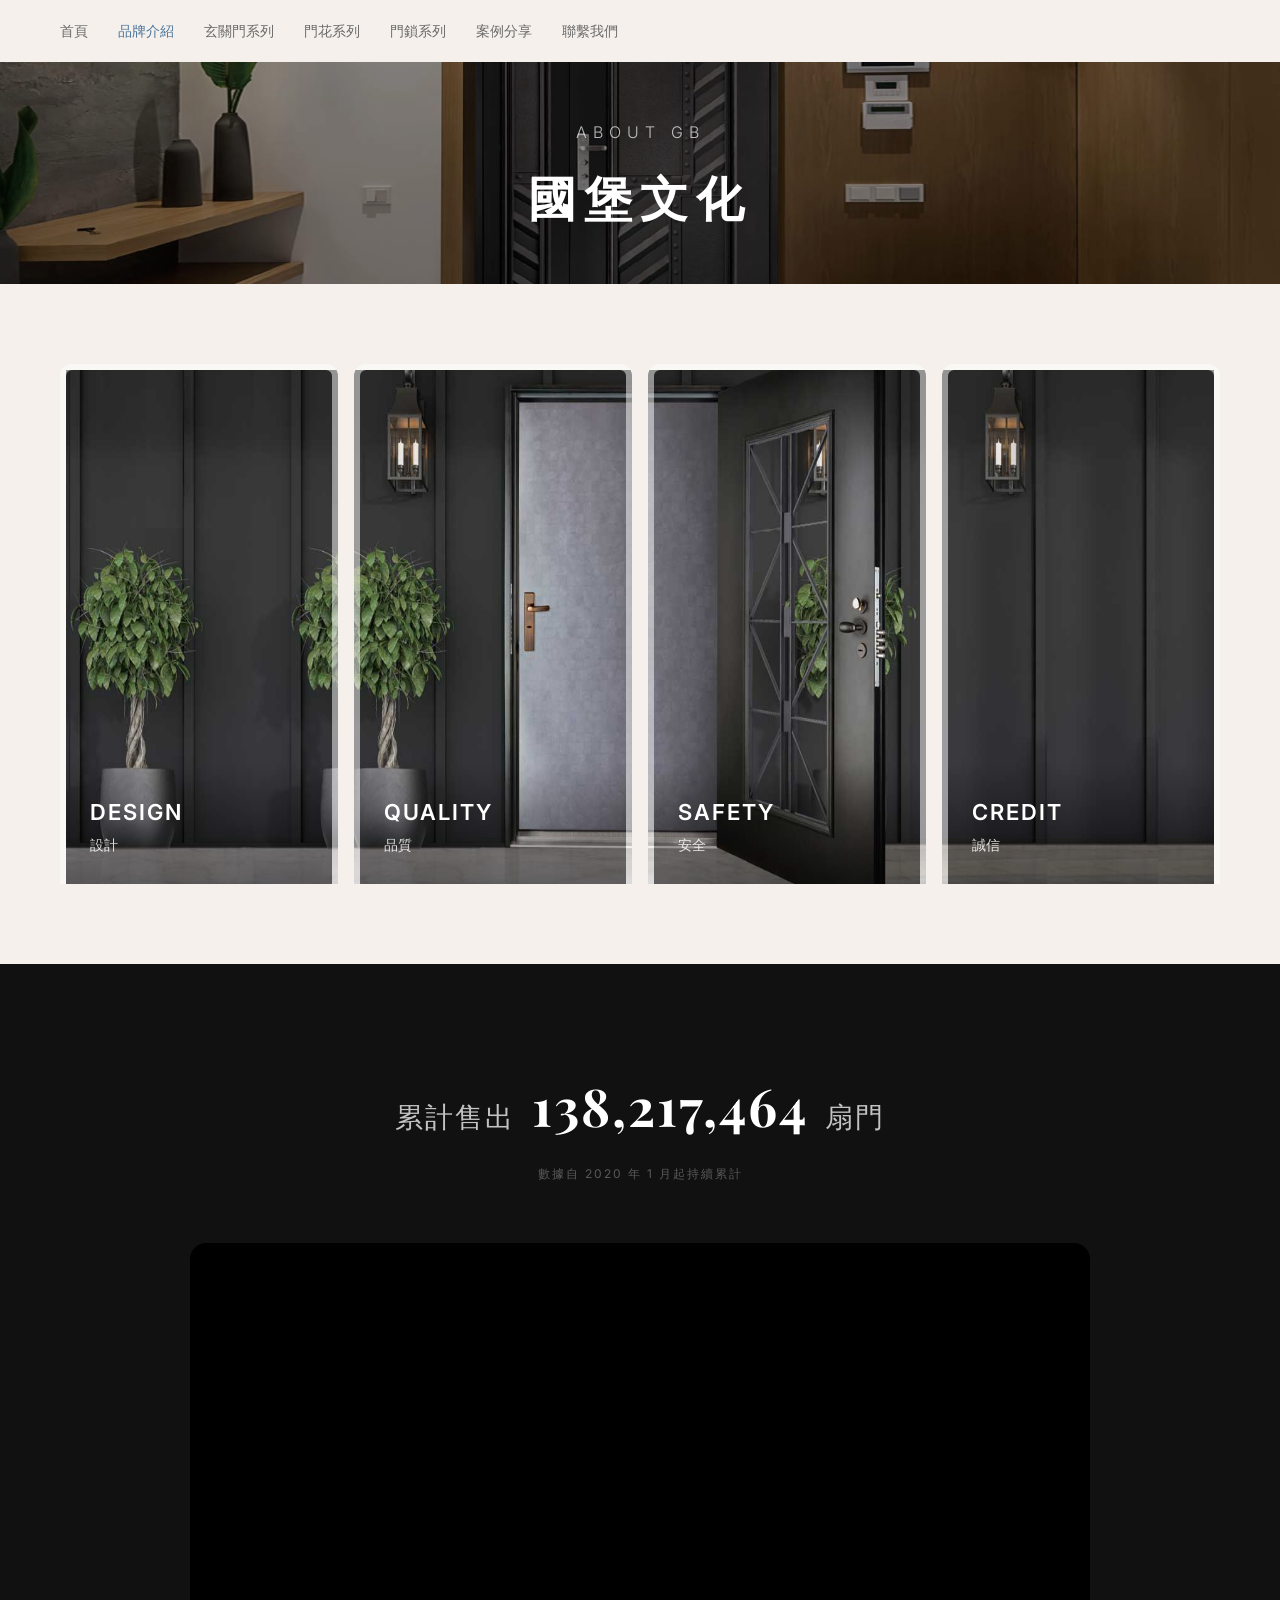
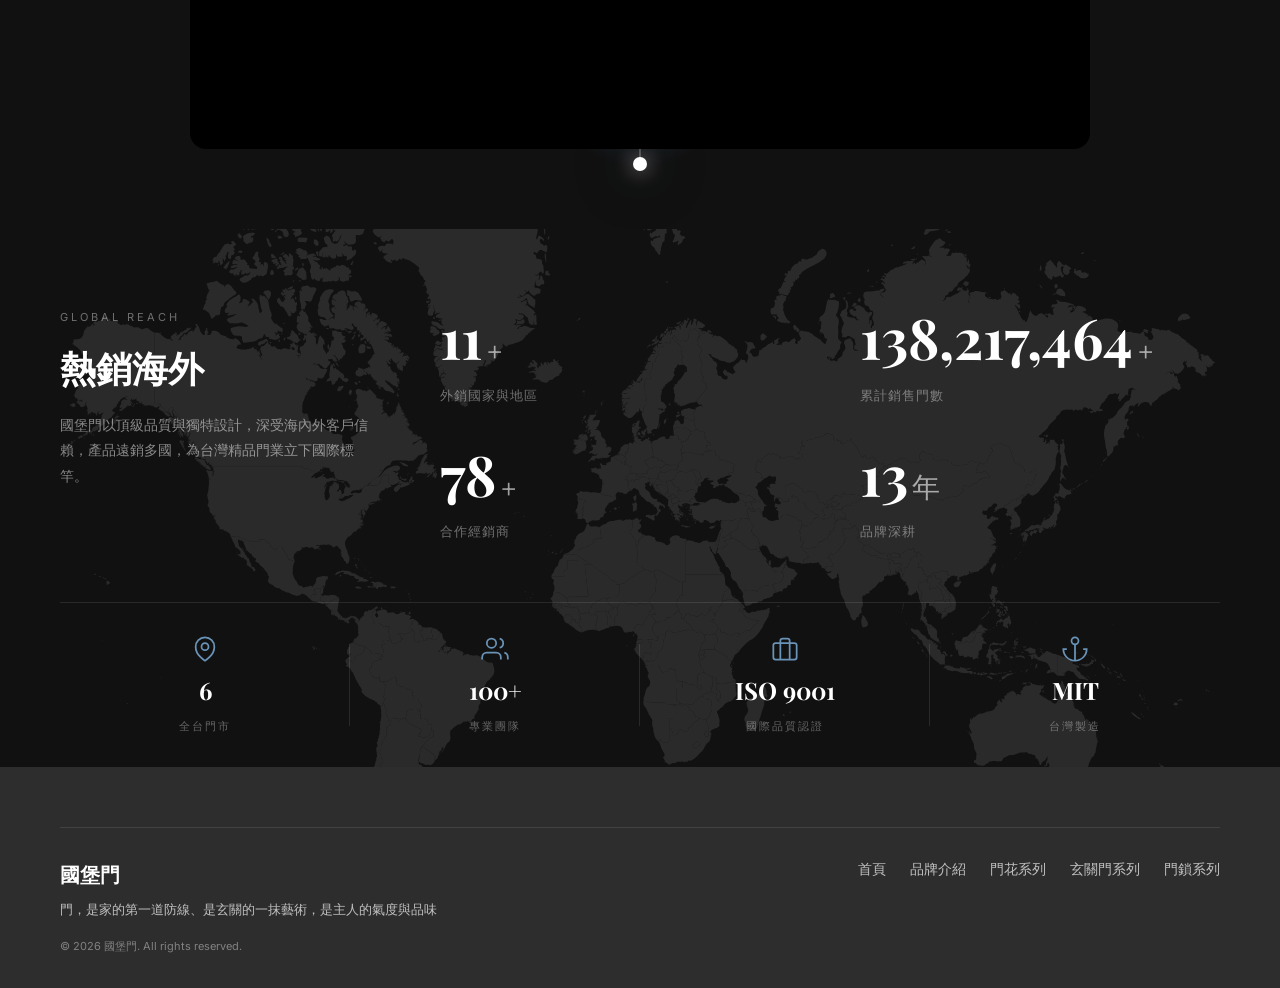
==== commit b4c50a45: "Add live door counter, global stats and map Introduce a Live Door Counter section with a timestamp-b" ====
--- a/about.html
+++ b/about.html
@@ -81,7 +81,6 @@
   </section>
 
   <script>
-    // Mobile: toggle overlay on tap
     if ('ontouchstart' in window) {
       document.querySelectorAll('.value-card').forEach(card => {
         card.addEventListener('click', () => {
@@ -93,13 +92,154 @@
     }
   </script>
 
-  <!-- Video Section -->
-  <section class="brand-video-section">
-    <h2 class="section-title">品牌影片</h2>
-    <div class="brand-video">
-      <iframe src="https://www.youtube.com/embed/RuXhSym9xho" title="國堡門介紹影片" frameborder="0" allow="accelerometer; autoplay; clipboard-write; encrypted-media; gyroscope; picture-in-picture" allowfullscreen></iframe>
-    </div>
-  </section>
+  <!-- Live Door Counter + Video -->
+  <section class="live-counter">
+    <div class="live-counter-inner">
+      <p class="live-counter-text">
+        累計售出 <span class="live-counter-number" id="doorCounter">0</span> 扇門
+      </p>
+      <p class="live-counter-sub">數據自 2020 年 1 月起持續累計</p>
+    </div>
+    <div class="live-counter-glow"></div>
+    <div class="live-counter-line">
+      <div class="live-counter-dot"></div>
+    </div>
+    <div class="live-counter-video">
+      <div class="brand-video">
+        <iframe id="brandVideo" src="https://www.youtube.com/embed/RuXhSym9xho?enablejsapi=1&mute=1" title="國堡門介紹影片" frameborder="0" allow="accelerometer; autoplay; clipboard-write; encrypted-media; gyroscope; picture-in-picture" allowfullscreen></iframe>
+      </div>
+    </div>
+  </section>
+
+  <script>
+    // ===== Auto-play video on scroll =====
+    (function() {
+      const iframe = document.getElementById('brandVideo');
+      let hasPlayed = false;
+
+      const videoObserver = new IntersectionObserver((entries) => {
+        entries.forEach(entry => {
+          if (entry.isIntersecting && !hasPlayed) {
+            iframe.contentWindow.postMessage(
+              JSON.stringify({ event: 'command', func: 'playVideo' }), '*'
+            );
+            hasPlayed = true;
+          }
+        });
+      }, { threshold: 0.5 });
+
+      videoObserver.observe(iframe);
+    })();
+  </script>
+
+  <!-- Global Stats Section -->
+  <section class="global-stats">
+    <img class="global-stats-map" src="assets/world.svg" alt="World Map">
+
+    <div class="global-stats-content">
+      <div class="global-stats-left">
+        <span class="global-stats-label">GLOBAL REACH</span>
+        <h2 class="global-stats-title">熱銷海外</h2>
+        <p class="global-stats-desc">國堡門以頂級品質與獨特設計，深受海內外客戶信賴，產品遠銷多國，為台灣精品門業立下國際標竿。</p>
+      </div>
+      <div class="global-stats-grid">
+        <div class="global-stat-item">
+          <span class="global-stat-number" data-target="30">0</span>
+          <span class="global-stat-unit">+</span>
+          <span class="global-stat-desc">外銷國家與地區</span>
+        </div>
+        <div class="global-stat-item">
+          <span class="global-stat-number" id="doorCounterStats">0</span>
+          <span class="global-stat-unit">+</span>
+          <span class="global-stat-desc">累計銷售門數</span>
+        </div>
+        <div class="global-stat-item">
+          <span class="global-stat-number" data-target="200">0</span>
+          <span class="global-stat-unit">+</span>
+          <span class="global-stat-desc">合作經銷商</span>
+        </div>
+        <div class="global-stat-item">
+          <span class="global-stat-number" data-target="35">0</span>
+          <span class="global-stat-unit">年</span>
+          <span class="global-stat-desc">品牌深耕</span>
+        </div>
+      </div>
+    </div>
+
+    <div class="global-stats-bottom">
+      <div class="global-stats-bottom-item">
+        <svg width="28" height="28" viewBox="0 0 24 24" fill="none" stroke="currentColor" stroke-width="1.5"><path d="M12 22s-8-4.5-8-11.8A8 8 0 0 1 12 2a8 8 0 0 1 8 8.2c0 7.3-8 11.8-8 11.8z"/><circle cx="12" cy="10" r="3"/></svg>
+        <span class="bottom-stat-number">6</span>
+        <span class="bottom-stat-label">全台門市</span>
+      </div>
+      <div class="global-stats-bottom-item">
+        <svg width="28" height="28" viewBox="0 0 24 24" fill="none" stroke="currentColor" stroke-width="1.5"><path d="M17 21v-2a4 4 0 0 0-4-4H5a4 4 0 0 0-4 4v2"/><circle cx="9" cy="7" r="4"/><path d="M23 21v-2a4 4 0 0 0-3-3.87"/><path d="M16 3.13a4 4 0 0 1 0 7.75"/></svg>
+        <span class="bottom-stat-number">100+</span>
+        <span class="bottom-stat-label">專業團隊</span>
+      </div>
+      <div class="global-stats-bottom-item">
+        <svg width="28" height="28" viewBox="0 0 24 24" fill="none" stroke="currentColor" stroke-width="1.5"><rect x="2" y="7" width="20" height="14" rx="2" ry="2"/><path d="M16 21V5a2 2 0 0 0-2-2h-4a2 2 0 0 0-2 2v16"/></svg>
+        <span class="bottom-stat-number">ISO 9001</span>
+        <span class="bottom-stat-label">國際品質認證</span>
+      </div>
+      <div class="global-stats-bottom-item">
+        <svg width="28" height="28" viewBox="0 0 24 24" fill="none" stroke="currentColor" stroke-width="1.5"><path d="M12 22V8"/><path d="M5 12H2a10 10 0 0 0 20 0h-3"/><circle cx="12" cy="5" r="3"/></svg>
+        <span class="bottom-stat-number">MIT</span>
+        <span class="bottom-stat-label">台灣製造</span>
+      </div>
+    </div>
+  </section>
+
+  <script>
+    // ===== Global Stats Counter Animation =====
+    const statsObserver = new IntersectionObserver((entries) => {
+      entries.forEach(entry => {
+        if (entry.isIntersecting) {
+          entry.target.querySelectorAll('.global-stat-number').forEach(el => {
+            if (!el.dataset.target) return; // skip live counter element
+            const target = parseInt(el.dataset.target);
+            const duration = 2000;
+            const start = performance.now();
+            function update(now) {
+              const progress = Math.min((now - start) / duration, 1);
+              const eased = 1 - Math.pow(1 - progress, 3);
+              el.textContent = Math.floor(eased * target).toLocaleString();
+              if (progress < 1) requestAnimationFrame(update);
+            }
+            requestAnimationFrame(update);
+          });
+          statsObserver.unobserve(entry.target);
+        }
+      });
+    }, { threshold: 0.3 });
+    const statsSection = document.querySelector('.global-stats');
+    if (statsSection) statsObserver.observe(statsSection);
+  </script>
+
+  <script>
+    // ===== Live Door Counter (timestamp-based) =====
+    (function() {
+      const startDate = new Date('2020-01-01T00:00:00');
+      const startCount = 65315515;
+      const intervalSec = 3;
+
+      function getCount() {
+        const now = Date.now();
+        const elapsed = (now - startDate.getTime()) / 1000;
+        return startCount + Math.floor(elapsed / intervalSec);
+      }
+
+      const el = document.getElementById('doorCounter');
+      const el2 = document.getElementById('doorCounterStats');
+      function update() {
+        const count = getCount().toLocaleString();
+        if (el) el.textContent = count;
+        if (el2) el2.textContent = count;
+      }
+      update();
+      setInterval(update, 1000);
+    })();
+  </script>
 
   <!-- Footer -->
   <footer class="footer">
--- a/style.css
+++ b/style.css
@@ -395,7 +395,7 @@
 .values-grid {
   display: grid;
   grid-template-columns: repeat(4, 1fr);
-  gap: 4px;
+  gap: 16px;
   max-width: 1200px;
   margin: 0 auto;
 }
@@ -407,6 +407,11 @@
   cursor: pointer;
   background-size: 400% 100%;
   background-repeat: no-repeat;
+  border-top: 6px solid rgba(255,255,255,0.5);
+  border-left: 6px solid rgba(255,255,255,0.5);
+  border-right: 6px solid rgba(255,255,255,0.5);
+  border-bottom: none;
+  border-radius: 12px 12px 0 0;
 }
 
 .value-card img {
@@ -706,9 +711,15 @@
   flex-direction: column;
   align-items: center;
   justify-content: center;
-  border-radius: 6px 6px 0 0;
+  border-radius: 10px 10px 0 0;
   font-family: 'Inter', sans-serif;
   gap: 4px;
+  background: none !important;
+  border-top: 5px solid;
+  border-left: 5px solid;
+  border-right: 5px solid;
+  border-bottom: none;
+  padding: 14px 20px 18px;
 }
 
 .podium-stand-label {
@@ -719,23 +730,22 @@
 .podium-stand-num {
   font-size: 20px;
   font-weight: 700;
-  color: #fff;
   letter-spacing: 0.5px;
 }
 
 .podium-stand-gold {
-  background: linear-gradient(180deg, #f5c842, #d4a017);
-  color: #4a3000;
+  border-color: #d4a017;
+  color: #b8860b;
 }
 
 .podium-stand-silver {
-  background: linear-gradient(180deg, #c0c0c0, #8a8a8a);
-  color: #2a2a2a;
+  border-color: #8a8a8a;
+  color: #555;
 }
 
 .podium-stand-bronze {
-  background: linear-gradient(180deg, #cd7f32, #a0522d);
-  color: #fff;
+  border-color: #a0522d;
+  color: #a0522d;
 }
 
 .podium-crown {
@@ -2456,6 +2466,522 @@
   object-fit: cover;
 }
 
+/* ===== Comparison Table ===== */
+.compare-section {
+  padding: 80px 60px;
+  background: var(--text-dark);
+  text-align: center;
+}
+
+.compare-heading {
+  font-size: 32px;
+  color: #fff;
+  margin-bottom: 8px;
+}
+
+.compare-sub {
+  font-size: 14px;
+  color: rgba(255,255,255,0.55);
+  margin-bottom: 48px;
+}
+
+.compare-table-wrap {
+  max-width: 850px;
+  margin: 0 auto;
+  overflow-x: auto;
+}
+
+.compare-table {
+  width: 100%;
+  border-collapse: separate;
+  border-spacing: 0;
+  font-size: 14px;
+}
+
+.compare-table thead th {
+  padding: 20px 16px 16px;
+  font-weight: 500;
+  font-size: 13px;
+  color: rgba(255,255,255,0.6);
+  letter-spacing: 1px;
+  vertical-align: bottom;
+  border-bottom: 1px solid rgba(255,255,255,0.12);
+}
+
+.compare-table thead th.compare-highlight {
+  background: var(--cream);
+  border-radius: 20px 20px 0 0;
+  color: var(--text-dark);
+  box-shadow: 0 -8px 30px rgba(0,0,0,0.1);
+  position: relative;
+  z-index: 1;
+}
+
+.compare-brand-card {
+  display: flex;
+  flex-direction: column;
+  align-items: center;
+  gap: 10px;
+  padding: 8px 0;
+}
+
+.compare-brand-card img {
+  width: 72px;
+  height: 72px;
+  object-fit: cover;
+  border-radius: 14px;
+}
+
+.compare-brand-card span {
+  font-family: 'Playfair Display', serif;
+  font-size: 16px;
+  font-weight: 700;
+  color: var(--text-dark);
+}
+
+.compare-competitor-card {
+  display: flex;
+  flex-direction: column;
+  align-items: center;
+  gap: 8px;
+  padding: 8px 0;
+}
+
+.compare-competitor-card img {
+  width: 60px;
+  height: 60px;
+  object-fit: cover;
+  border-radius: 12px;
+  opacity: 0.7;
+}
+
+.compare-competitor-card span {
+  font-size: 13px;
+  color: rgba(255,255,255,0.85);
+}
+
+.compare-table tbody td {
+  padding: 16px;
+  border-bottom: 1px solid rgba(255,255,255,0.08);
+  color: rgba(255,255,255,0.7);
+  vertical-align: middle;
+}
+
+.compare-table tbody td:first-child {
+  text-align: left;
+  font-weight: 500;
+  color: rgba(255,255,255,0.85);
+  padding-left: 24px;
+}
+
+.compare-table tbody td.compare-highlight {
+  background: var(--cream);
+  border-bottom-color: rgba(0,0,0,0.06);
+}
+
+.compare-table tbody tr:last-child td.compare-highlight {
+  border-radius: 0 0 20px 20px;
+  border-bottom-color: transparent;
+}
+
+.compare-check {
+  display: inline-flex;
+  align-items: center;
+  justify-content: center;
+  width: 28px;
+  height: 28px;
+  background: var(--brown);
+  color: #fff;
+  border-radius: 50%;
+  font-size: 14px;
+  font-weight: 700;
+}
+
+.compare-x {
+  display: inline-flex;
+  align-items: center;
+  justify-content: center;
+  width: 28px;
+  height: 28px;
+  color: rgba(255,255,255,0.8);
+  font-size: 18px;
+}
+
+.compare-yes {
+  display: inline-block;
+  background: rgba(77,118,156,0.15);
+  color: var(--brown);
+  font-size: 12px;
+  font-weight: 600;
+  padding: 4px 12px;
+  border-radius: 20px;
+}
+
+.compare-partial {
+  font-size: 12px;
+  color: rgba(255,255,255,0.85);
+}
+
+@media (max-width: 768px) {
+  .compare-section {
+    padding: 60px 16px;
+  }
+
+  .compare-heading {
+    font-size: 24px;
+  }
+
+  .compare-table {
+    font-size: 12px;
+  }
+
+  .compare-table thead th {
+    padding: 14px 10px 12px;
+  }
+
+  .compare-table tbody td {
+    padding: 12px 8px;
+  }
+
+  .compare-table tbody td:first-child {
+    padding-left: 12px;
+  }
+
+  .compare-brand-card img {
+    width: 48px;
+    height: 48px;
+  }
+}
+
+/* ===== Live Counter ===== */
+.live-counter {
+  position: relative;
+  background: #111;
+  padding: 100px 60px 80px;
+  text-align: center;
+  overflow: hidden;
+}
+
+.live-counter-inner {
+  position: relative;
+  z-index: 1;
+}
+
+.live-counter-text {
+  font-size: 28px;
+  color: rgba(255,255,255,0.75);
+  font-weight: 300;
+  letter-spacing: 2px;
+}
+
+.live-counter-number {
+  font-family: 'Playfair Display', serif;
+  font-size: 52px;
+  font-weight: 700;
+  color: #fff;
+  margin: 0 8px;
+  letter-spacing: 2px;
+}
+
+.live-counter-sub {
+  margin-top: 16px;
+  font-size: 12px;
+  color: rgba(255,255,255,0.3);
+  letter-spacing: 2px;
+}
+
+.live-counter-glow {
+  position: absolute;
+  bottom: 60px;
+  left: 50%;
+  transform: translateX(-50%);
+  width: 200px;
+  height: 200px;
+  background: radial-gradient(circle, rgba(77,118,156,0.35) 0%, transparent 70%);
+  pointer-events: none;
+}
+
+.live-counter-line {
+  position: absolute;
+  bottom: 0;
+  left: 0;
+  right: 0;
+  height: 80px;
+  pointer-events: none;
+  overflow: hidden;
+}
+
+.live-counter-line::before {
+  content: '';
+  position: absolute;
+  bottom: 20px;
+  left: -5%;
+  width: 110%;
+  height: 120px;
+  border: 2px solid transparent;
+  border-top-color: rgba(77,118,156,0.4);
+  border-radius: 50%;
+}
+
+.live-counter-dot {
+  position: absolute;
+  bottom: 58px;
+  left: 50%;
+  transform: translateX(-50%);
+  width: 14px;
+  height: 14px;
+  background: #fff;
+  border-radius: 50%;
+  box-shadow: 0 0 20px rgba(255,255,255,0.6), 0 0 60px rgba(77,118,156,0.5);
+}
+
+.live-counter-dot::before {
+  content: '';
+  position: absolute;
+  top: 50%;
+  left: 50%;
+  transform: translate(-50%, -100%);
+  width: 1px;
+  height: 60px;
+  background: linear-gradient(to top, rgba(255,255,255,0.5), transparent);
+}
+
+.live-counter-video {
+  position: relative;
+  z-index: 1;
+  max-width: 900px;
+  margin: 60px auto 0;
+}
+
+.live-counter-video-title {
+  font-size: 22px;
+  color: rgba(255,255,255,0.7);
+  margin-bottom: 24px;
+  letter-spacing: 2px;
+}
+
+.live-counter .brand-video {
+  background: #000;
+  border-radius: 16px;
+  overflow: hidden;
+}
+
+@media (max-width: 768px) {
+  .live-counter {
+    padding: 70px 20px 60px;
+  }
+
+  .live-counter-text {
+    font-size: 20px;
+  }
+
+  .live-counter-number {
+    font-size: 36px;
+  }
+
+  .live-counter-video {
+    margin-top: 40px;
+  }
+}
+
+/* ===== Global Stats ===== */
+.global-stats {
+  position: relative;
+  background: #111;
+  padding: 80px 60px 0;
+  overflow: hidden;
+}
+
+.global-stats-map {
+  position: absolute;
+  top: 50%;
+  left: 50%;
+  transform: translate(-50%, -50%);
+  width: 90%;
+  max-width: 1200px;
+  pointer-events: none;
+  opacity: 0.1;
+  filter: invert(1);
+}
+
+.global-stats-content {
+  position: relative;
+  z-index: 1;
+  display: flex;
+  gap: 60px;
+  align-items: flex-start;
+  max-width: 1200px;
+  margin: 0 auto;
+  padding-bottom: 60px;
+}
+
+.global-stats-left {
+  flex: 0 0 320px;
+}
+
+.global-stats-label {
+  display: block;
+  font-size: 11px;
+  letter-spacing: 3px;
+  color: rgba(255,255,255,0.4);
+  text-transform: uppercase;
+  margin-bottom: 12px;
+}
+
+.global-stats-title {
+  font-size: 36px;
+  color: #fff;
+  margin-bottom: 16px;
+  font-family: 'Playfair Display', serif;
+}
+
+.global-stats-desc {
+  font-size: 14px;
+  color: rgba(255,255,255,0.5);
+  line-height: 1.8;
+}
+
+.global-stats-grid {
+  flex: 1;
+  display: grid;
+  grid-template-columns: 1fr 1fr;
+  gap: 40px 60px;
+}
+
+.global-stat-item {
+  display: flex;
+  flex-wrap: wrap;
+  align-items: baseline;
+  gap: 4px;
+}
+
+.global-stat-number {
+  font-family: 'Playfair Display', serif;
+  font-size: 56px;
+  font-weight: 700;
+  color: #fff;
+  line-height: 1;
+}
+
+.global-stat-unit {
+  font-size: 28px;
+  color: rgba(255,255,255,0.6);
+  font-weight: 300;
+}
+
+.global-stat-desc {
+  display: block;
+  width: 100%;
+  font-size: 13px;
+  color: rgba(255,255,255,0.4);
+  margin-top: 8px;
+  letter-spacing: 1px;
+}
+
+.global-stats-bottom {
+  position: relative;
+  z-index: 1;
+  display: flex;
+  border-top: 1px solid rgba(255,255,255,0.1);
+  max-width: 1200px;
+  margin: 0 auto;
+}
+
+.global-stats-bottom-item {
+  flex: 1;
+  display: flex;
+  flex-direction: column;
+  align-items: center;
+  gap: 8px;
+  padding: 32px 20px;
+  color: rgba(255,255,255,0.5);
+  position: relative;
+}
+
+.global-stats-bottom-item:not(:last-child)::after {
+  content: '';
+  position: absolute;
+  right: 0;
+  top: 25%;
+  height: 50%;
+  width: 1px;
+  background: rgba(255,255,255,0.1);
+}
+
+.global-stats-bottom-item svg {
+  color: var(--brown-light);
+}
+
+.bottom-stat-number {
+  font-family: 'Playfair Display', serif;
+  font-size: 24px;
+  font-weight: 700;
+  color: #fff;
+}
+
+.bottom-stat-label {
+  font-size: 11px;
+  letter-spacing: 2px;
+  text-transform: uppercase;
+  color: rgba(255,255,255,0.35);
+}
+
+@media (max-width: 1024px) {
+  .global-stats {
+    padding: 60px 30px 0;
+  }
+
+  .global-stats-content {
+    flex-direction: column;
+    gap: 40px;
+  }
+
+  .global-stats-left {
+    flex: none;
+  }
+}
+
+@media (max-width: 768px) {
+  .global-stats {
+    padding: 50px 20px 0;
+  }
+
+  .global-stats-title {
+    font-size: 28px;
+  }
+
+  .global-stats-grid {
+    grid-template-columns: 1fr 1fr;
+    gap: 30px 20px;
+  }
+
+  .global-stat-number {
+    font-size: 36px;
+  }
+
+  .global-stat-unit {
+    font-size: 20px;
+  }
+
+  .global-stats-bottom {
+    flex-wrap: wrap;
+  }
+
+  .global-stats-bottom-item {
+    flex: 0 0 50%;
+    padding: 24px 16px;
+  }
+
+  .global-stats-bottom-item:nth-child(2)::after {
+    display: none;
+  }
+
+  .global-stats-bottom-item:nth-child(1),
+  .global-stats-bottom-item:nth-child(2) {
+    border-bottom: 1px solid rgba(255,255,255,0.1);
+  }
+}
+
 /* ===== Footer ===== */
 .footer {
   background: var(--text-dark);
